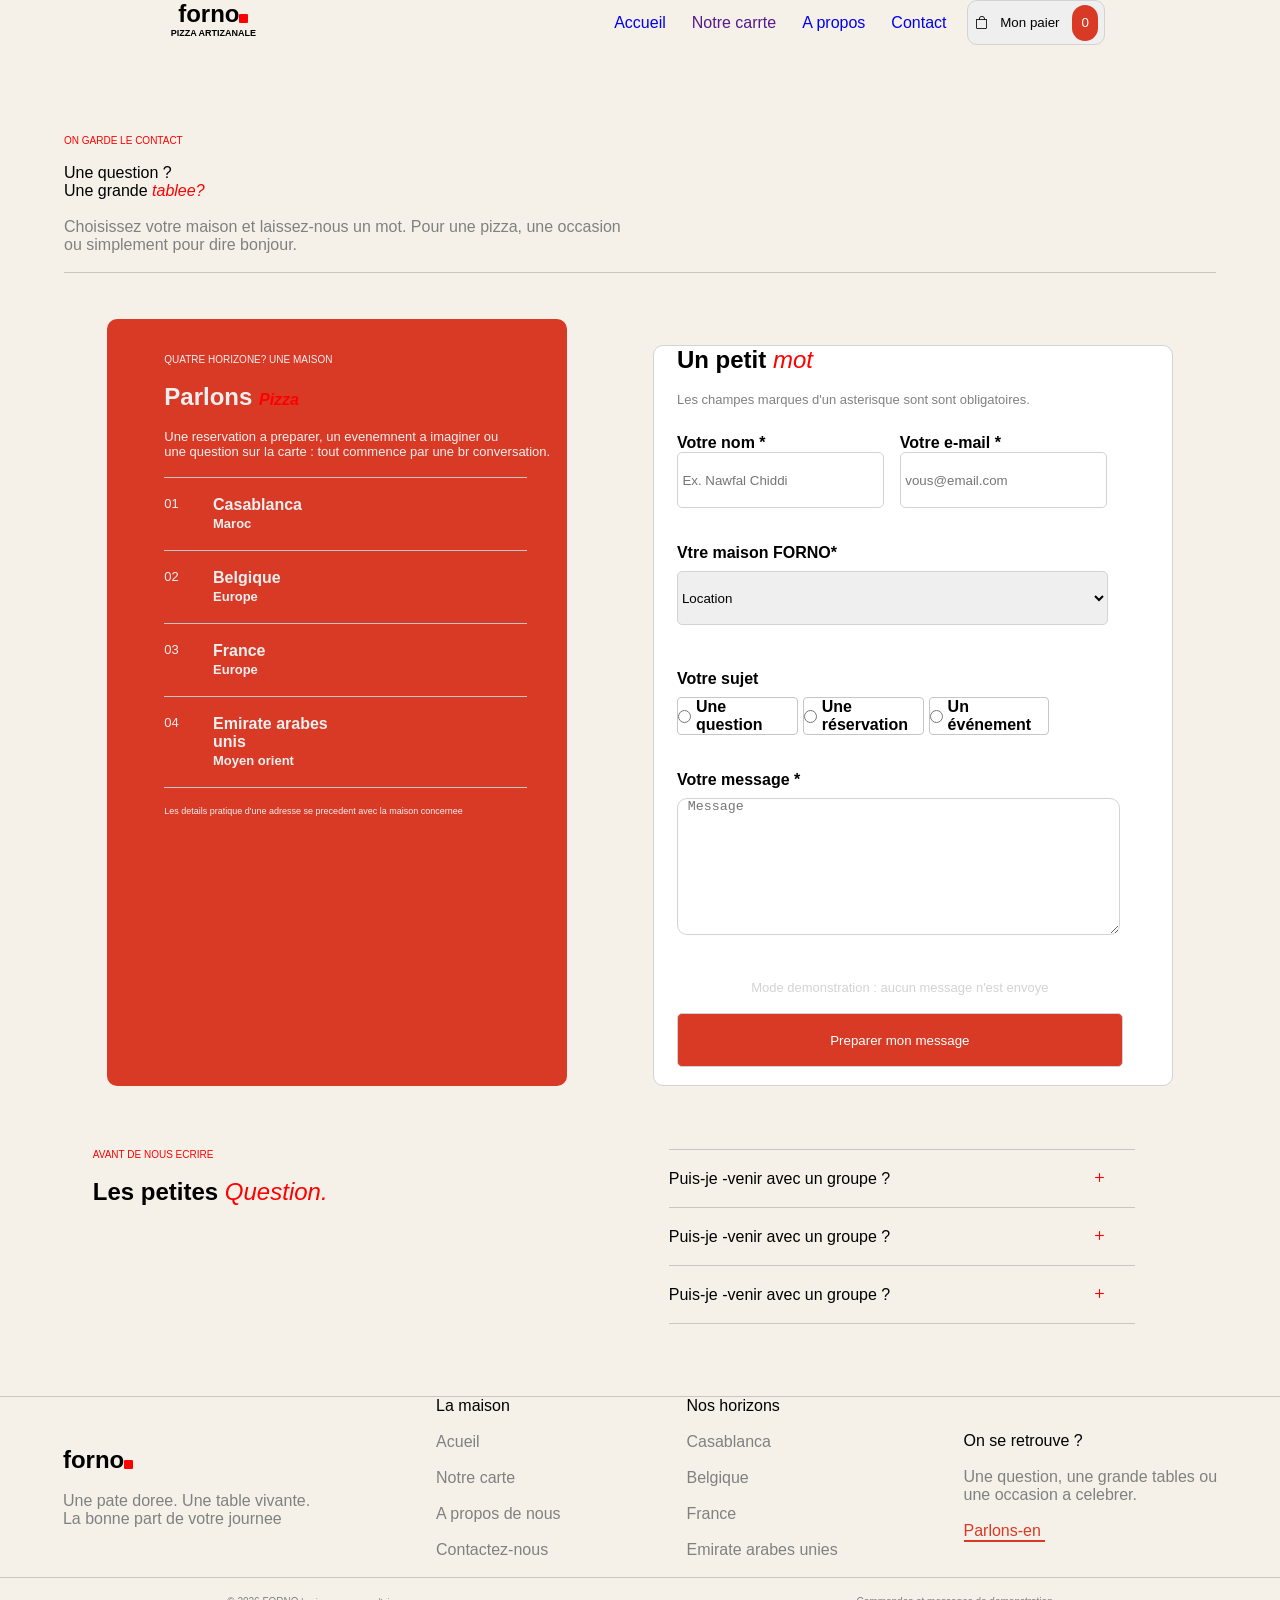
==== contact.html @ c22a830e "first commit" ====
<!DOCTYPE html>
<html lang="en">
<head>
    <meta charset="UTF-8">
    <meta name="viewport" content="width=device-width, initial-scale=1.0">
    <title>Document</title>
    <link rel="stylesheet" href="public/css/contact.css">
    <link rel="stylesheet" href="https://cdn.jsdelivr.net/npm/bootstrap-icons@1.11.3/font/bootstrap-icons.min.css">
</head>
<body>
   <header>
        <h2 class="HEADIV"><strong>forno<i class="bi bi-square-fill" style="color: red; font-size: xx-small;"></i></strong><span style="font-family: 'Segoe UI', Tahoma, Geneva, Verdana, sans-serif; font-size: xx-small;">PIZZA ARTIZANALE</span></h2>
        <nav class="navPaier">
             <input type="checkbox" id="burger-toggle">
  
 
  <label for="burger-toggle" class="burger-icon">
    <span></span>
    <span></span>
    <span></span>
  </label>
            <ul>
                <li><a href="index.html">Accueil</a></li>
                <li><a href="">Notre carrte</a> </li>
                <li><a href="about.html">A propos</a> </li>
                <li><a href="contact.html">Contact</a> </li>
            </ul>
            <button class="btnPaier"><i class="bi bi-bag" style="font-size: small;"></i>Mon paier <span class="count">0</span></button>
        </nav>
    </header>

    <main>
        <section class="conta1">
           <p style="color: red; font-size: x-small;">ON GARDE LE CONTACT </p><br>
           <p 
           >Une question ? <br> Une grande <span style="font-style: italic; color: red; font-weight: 300;">tablee?</span></p><br>
           <p style="color: grey;">Choisissez votre maison et laissez-nous un mot. Pour une pizza, une occasion <br>
        ou simplement pour dire bonjour.</p><br>
        
        </section>
        <div class="line"></div>

        <section class="conta2">

                <!--? the beginning of the location card -->
            <div class="locations">
                <p style="font-size: x-small;">QUATRE HORIZONE? UNE MAISON</p><br>
                <h1>Parlons <span style="font-style: italic; font-size: medium; color: red;">Pizza</span></h1><br>
                <p style="font-size: small;">Une reservation a preparer, un evenemnent a imaginer ou <br>
                une question sur la carte : tout commence par une br conversation. </p><br>
                <div class="line"></div><br>
                <div class="numberLocation">
                    <p  style="font-size: small;">01</p>
                    <p style="font-weight: bold;">Casablanca <br>
                        <span style="font-size: small;">Maroc</span></p>
                </div><br>
                <div class="line"></div><br>
                <div class="numberLocation">
                    <p  style="font-size: small;">02</p>
                    <p style="font-weight: bold;">Belgique  <br>
                        <span style="font-size: small;">Europe</span></p>
                </div><br>
                <div class="line"></div><br>
                <div class="numberLocation">
                    <p  style="font-size: small;">03</p>
                    <p style="font-weight: bold;">France <br>
                        <span style="font-size: small;">Europe</span></p>
                </div><br>
                <div class="line"></div><br>
                <div class="numberLocation">
                    <p  style="font-size: small;">04</p>
                    <p  style="font-weight: bold;">Emirate arabes <br> unis <br>
                        <span style="font-size: small;">Moyen orient</span></p>
                </div><br>
<div class="line"></div><br>
                <p style="font-size: xx-small;">Les details pratique d'une adresse se precedent avec la maison concernee</p><br>
                <!--? the end of the location card -->
            </div>

            <!-- ?the beginning of the contact card -->
             
                <form action="" id="theForm">
                    <div>
                        <h1>Un petit <span style="font-style: italic; font-weight: 300; color: red;">mot</span></h1><br>
<p style="font-size: small; color: grey;">Les champes marques d'un asterisque sont sont obligatoires.</p><br>

                    </div>
<div class="nomEmail">

    <div class="inptName"> 
        <label for="">Votre nom *</label><br>
        <input type="text" class="nom" id="name" placeholder="Ex. Nawfal Chiddi"><br>
        <p class="wrong"></p>

    </div>

    <div class="inptemail">
        <label for="">Votre e-mail *</label><br>
        <input type="text" class="nom" id="email" placeholder="vous@email.com"><br>
        <p class="wrong1"></p>
    </div>
   

</div><br>
<label  for="">Vtre maison FORNO*</label>
        <select name="" id="locationslct">
            <option value="select">Location</option>
            <option value="casablanca">casablanca</option>
            <option value="belgique">belgique</option>
            <option value="france">france</option>
            <option value="emirates">emirates</option>
        </select>
        <p class="wrong2"></p>
<br>
       

        <label for="">Votre sujet</label>
        <div class="boxsOfRadio">
             <div class="boxRadio">
            <input type="radio" value="question" class="inptRadio">
        <label for="">Une question</label> 
        </div>
        <div class="boxRadio">
            <input type="radio" value="reservation" class="inptRadio">
        <label for="">Une réservation</label> 
        </div>
        <div class="boxRadio">
            <input type="radio" value="evenement" class="inptRadio">
        <label for="">Un événement</label> 
        </div>
         <p class="wrong3"></p>
        </div><br>


        <label for="">Votre message *</label>
        <textarea name="" placeholder="Message" id="textmeassage"></textarea><br>
        <p class="wrong4"></p>
       <div class="divTxtBnt">
               <p style="font-size: small; color: lightgrey;">Mode demonstration : aucun message n'est envoye</p><br>
               <button class="btnRedContact" type="submit" >Preparer mon message</button>
       </div>

                    <!-- ?the end of the contact card -->
                </form>
             
        </section>

        <section class="conta3">
            <div class="conta3txt">
                <p style="color: red; font-size:x-small ;">AVANT DE NOUS ECRIRE</p><br>
                <h1>Les petites <span style="color: red; font-style: italic; font-weight: 300;">Question.</span></h1>
            </div>

            <div class="containerOfTxtIcon">
                <div class="line"></div><br>
               <div class="textSymbole"><p>Puis-je -venir avec un groupe ?</p><i class="bi bi-plus" style="color: red; font-size: large;"></i></div><br>
               <div class="line"></div><br>
                <div class="textSymbole"><p>Puis-je -venir avec un groupe ?</p><i class="bi bi-plus" style="color: red; font-size: large;"></i></div><br>
                <div class="line"></div><br>
                <div class="textSymbole"><p>Puis-je -venir avec un groupe ?</p><i class="bi bi-plus" style="color: red; font-size: large;"></i></div><br>
                <div class="line"></div><br>
            </div>
        </section>
    </main>

    <footer>
             <div class="linefooter"></div>
            <div class="div-info-fter">
                <div>
                    <h2>forno<i class="bi bi-square-fill" style="font-size: xx-small; color: red;"></i></h2><br>
                    <p style="color: grey;">Une pate doree. Une table vivante.<br>La bonne part de votre journee</p>
                </div>

                <div>
                    <p>La maison</p><br>
                    <p style="color: grey;">Acueil</p><br>
                    <p style="color: grey;">Notre carte</p><br>
                    <p style="color: grey;">A propos de nous</p><br>
                    <p style="color: grey;">Contactez-nous</p><br>
                </div>

                <div>
                    <p>Nos horizons</p><br>
                    <p style="color: grey;">Casablanca</p><br>
                    <p style="color: grey;">Belgique</p><br>
                    <p style="color: grey;">France</p><br>
                    <p style="color: grey;">Emirate arabes unies</p><br>
                </div>

                <div>
                    <p>On se retrouve ?</p><br>
                    <p style="color: grey;">Une question, une grande tables ou <br>une occasion a celebrer.</p><br>
                    <p class="bordeRedBelow">Parlons-en</p>
                </div>

            </div>
             <div class="linefooter"></div>

             <div class="lastDiv">
                             <p style="color: gray; font-size: x-small;">&copy; 2026 FORNO <span style="font-size: xx-small;">la pizza comme on l'aime</span></p>
                             <p style="color: gray; font-size: x-small;">Commendes et messages de demenstration</p>
             </div>
        
    </footer>
    <script src="js/contact.js"></script>
</body>
</html>
---- public/css/contact.css ----
*{
    padding: 0%;
    margin: 0%;
}
body{
    background-color: rgb(245, 241, 233);
    width: 100%;
    font-family: 'Segoe UI', Tahoma, Geneva, Verdana, sans-serif;
    width: 100%;
}
main{
    display: flex;
    flex-direction: column;
    align-items: center;
    justify-content: center;
    width: 100%;
}
header{
    width: 100%;
display: flex;
justify-content: center;
justify-content: space-around;

}
.HEADIV{
    display: flex;
    flex-direction: column;
    align-items: center;
}
.navPaier{
    display: flex;
    flex-direction: row;
    justify-content: center;
    align-items: center;
width: 40%;
justify-content: space-around;
}
ul{
  display: flex;
  align-items: center;
  width: 70%;
  justify-content: space-around;
  color: black;
}
li{
    list-style: none;
}
li a{
    text-decoration:none ;
    position: relative;
}
li a::after{
    content: '';
    position: absolute;
    bottom: 0;
    left: 0;
    width: 100%;
    height: 2px;

    background-color: red;
    transform: scaleX(0);

    transform-origin: bottom left ;
    transition: transform 0.3s ease-out;
}
li a:hover::after{
    transform: scaleX(1);
}
.count{
    display: flex;
align-items: center;
justify-content: center;
color: white;
    border: none;
    border-radius: 100px;
   width: 19%;
   height: 4vh;
    background-color: rgb(216, 58, 38);
}
.btnPaier{
    cursor: pointer;
    display: flex;
    align-items: center;
    width: 27%;
    height: 5vh;
    justify-content: space-around;
    border: 1px solid lightgray;
    border-radius: 10px;
}
#burger-toggle {
    display: none;
}


.burger-icon {
    display: none;
    flex-direction: column;
    justify-content: space-between;
    width: 25px;
    height: 18px;
    cursor: pointer;
}

.burger-icon span {
    display: block;
    height: 3px;
    width: 100%;
    background-color: black;
    border-radius: 2px;
}

/* the first section */
.conta1{
    width: 90%;
    margin-top: 10vh;
}
.line{
    width: 90%;
    background-color: rgb(200, 198, 198);
    height: 1px;
}

/* the second section */
.conta2{
 width: 90%; 
 display: flex;
 justify-content: center;
 justify-content: space-around;
}
.locations{
    color: rgb(239, 239, 239);
    background-color:rgb(216, 58, 38) ;
    padding-left: 5%;
    padding-top: 3%;
    margin-top: 4%;
    border-radius: 10px;
    width: 35%;
}
.numberLocation{
    display: flex;
    width: 50%;
    gap: 17%;
}

form{
    padding-bottom: 2vh;
    padding-left: 2%;
    gap: 1vh;
    border-radius: 10px;
    flex-direction: column;
    display: flex;
    width: 43%;
    margin-top: 8vh;
    border: 1px solid lightgrey;
    background-color: white;
}
.successMessage{
    padding-left: 2%;
    background-color: lightgreen;
       width: 43%;
    margin-top: 8vh;
    border: 5px solid rgb(30, 74, 59);
}
label{
    font-weight: bold;
}
.nomEmail{
    width: 100%;
    display: flex;
}
.inptName{
    width: 45%;
}
.inptemail{
    width: 45%;
}
.nom{
    /* transition: padding 0.3s ease; */
    width: 90%;
    height: 6vh;
    border-radius: 5px;
    border: 1px solid lightgrey;
    outline: none;
    padding-left: 2%;
}
option{
    background-color: bisque;
    border-radius: 10px;
    color: rgb(196, 121, 23);
}
.nom:focus{
    border: 1px solid rgb(232, 153, 153);
}
#locationslct{
    outline: none;
width: 87%;
    height: 6vh;
     border-radius: 5px;
    border: 1px solid lightgrey;
}
.boxsOfRadio{
    gap: 1%;
    display: flex;
    align-items: center;
}
.boxRadio{
    gap: 5px;
    display: flex;
    align-items: center;
    justify-content: center;
    width: 24%;
    height: 4vh;
    border-radius: 4px;
border: 1px solid rgb(200, 197, 197);
}
.boxRadio:hover{
    border: 1px solid rgb(216, 58, 38);
    background-color: bisque;
    cursor: pointer;
}
input[type="radio"]{
    accent-color: rgb(216, 58, 38);
}
#textmeassage{
border-radius: 10px;
border: 1px solid lightgrey;
outline: none;
width: 87%;
height: 15vh;
padding-left: 2%;
}
.btnRedContact{
    width: 100%;
    height: 6vh;
    border: 1px solid lightgray;
    background-color:rgb(216, 58, 38) ;
    color: white;
    border-radius: 5px;
}
.divTxtBnt{
    width: 90%;
    display: flex;
    flex-direction: column;
    justify-content: center;
    align-items: center;
}
/* the third container */
.conta3{
    width: 90%;
    display: flex;
    justify-content: center;
    justify-content: space-around;
    margin-top: 7vh;
}
.conta3txt{
    width: 45%;
}
.textSymbole{
    display: flex;
    justify-content: space-between;
    align-items: center;
    width: 85%;
}
.containerOfTxtIcon{
    width: 45%;
}

/* the footer */
footer{
    width: 100%;
    margin-top: 6vh;
}
.firstDivOfFooter{
margin-bottom: 5vh;
    width: 100%;
display: flex;
justify-content: space-around;
align-items: center;
}
.btnFter{
 height: 6vh;
    width: 10%;
    background-color: white;
    border: 1px solid black;
    border-radius: 5px;
    display: flex;
    align-items: center;
    justify-content: center;
}
.btnFter:hover{
    cursor: pointer;
      border: 1px solid rgb(255, 217, 0);
    background-color: rgb(168, 171, 173);
    color: rgb(255, 234, 0);
     transform: translateY(-5px);
  box-shadow: 0 10px 15px rgba(255, 71, 87, 0.3);
}
.div-info-fter{
display: flex;
align-items: center;
justify-content: space-around;
width: 100%;
}
.linefooter{
  width: 100%;
    background-color: rgb(200, 198, 198);
    height: 1px;
}
.bordeRedBelow{
    cursor: pointer;
       cursor: pointer;
    width: 32%;
    border-bottom: 2px solid rgb(216, 58, 38);
    color: rgb(216, 58, 38);
}
.lastDiv{
    margin-top: 2vh;
    margin-bottom: 2vh;
display: flex;
justify-content: space-around;
align-items: center;
}

@media (max-width:426px) and (min-width:320px){
 .navPaier {
        width: auto; 
        gap: 15px;
    }

    .burger-icon {
        display: flex;
    }

    ul {
        display: none;
        flex-direction: column;
        position: absolute;
        top: 70px; 
        right: 20px;
        background-color: white;
        width: 200px;
        padding: 15px;
        border: 1px solid lightgray;
        border-radius: 8px;
        box-shadow: 0 4px 10px rgba(0,0,0,0.1);
        z-index: 100;
        align-items: flex-start;
        gap: 15px;
    }

    li {
        width: 100%;
    }

    .btnPaier {
        width: 130px; 
    }

    #burger-toggle:checked ~ ul {
        display: flex;
    }

    /* the second container */
    .conta2{
        justify-content: center;
        align-items: center;
       flex-direction: column;
}
.locations{
    width: 90%;
}
form{
    padding-left: 4%;
    padding-top: 5vh;
    width: 98%;
}
.boxRadio{
    width: 30%;
    font-size: small;
}

/* the third section */
.conta3{
    flex-direction: column;
    justify-content: center;
    align-items: center;
    gap: 4vh;
}
.containerOfTxtIcon{
    display: flex;
    justify-content: center;
    flex-direction: column;
    align-items: center;
    width: 90%;
}
.textSymbole{
    width: 90%;
}



    /* the footer */
    .firstDivOfFooter{
    height: 30vh;
flex-direction: column;
}
.btnFter{
width: 30%;
}
.div-info-fter{
flex-direction: column;
height: 167vh;
}
.bordeRedBelow{
    cursor: pointer;
       cursor: pointer;
    width: 34%;
    border-bottom: 2px solid rgb(216, 58, 38);
    color: rgb(216, 58, 38);
}

}


@media (max-width:769px) and (min-width:426px){
 .navPaier {
        width: auto; 
        gap: 15px;
    }

    .burger-icon {
        display: flex;
    }

    ul {
        display: none;
        flex-direction: column;
        position: absolute;
        top: 70px; 
        right: 20px;
        background-color: white;
        width: 200px;
        padding: 15px;
        border: 1px solid lightgray;
        border-radius: 8px;
        box-shadow: 0 4px 10px rgba(0,0,0,0.1);
        z-index: 100;
        align-items: flex-start;
        gap: 15px;
    }

    li {
        width: 100%;
    }

    .btnPaier {
        width: 130px; 
    }

    #burger-toggle:checked ~ ul {
        display: flex;
    }

    /* the second container */
    .conta2{
        justify-content: center;
        align-items: center;
       flex-direction: column;
}
.locations{
    width: 90%;
}
form{
    padding-left: 4%;
    padding-top: 5vh;
    width: 90%;
}
.boxRadio{
    width: 20%;
    font-size: small;
}

/* the third section */
.conta3{
    flex-direction: column;
    justify-content: center;
    align-items: center;
    gap: 4vh;
}
.containerOfTxtIcon{
    display: flex;
    justify-content: center;
    flex-direction: column;
    align-items: center;
    width: 90%;
}
.textSymbole{
    width: 90%;
}


/* the footer */

.firstDivOfFooter{
    height: 30vh;
}
.btnFter{
width: 25%;
}
.div-info-fter{
flex-direction: column;
height: 145vh;
}
.bordeRedBelow{
    cursor: pointer;
       cursor: pointer;
    width: 34%;
    border-bottom: 2px solid rgb(216, 58, 38);
    color: rgb(216, 58, 38);
}

}
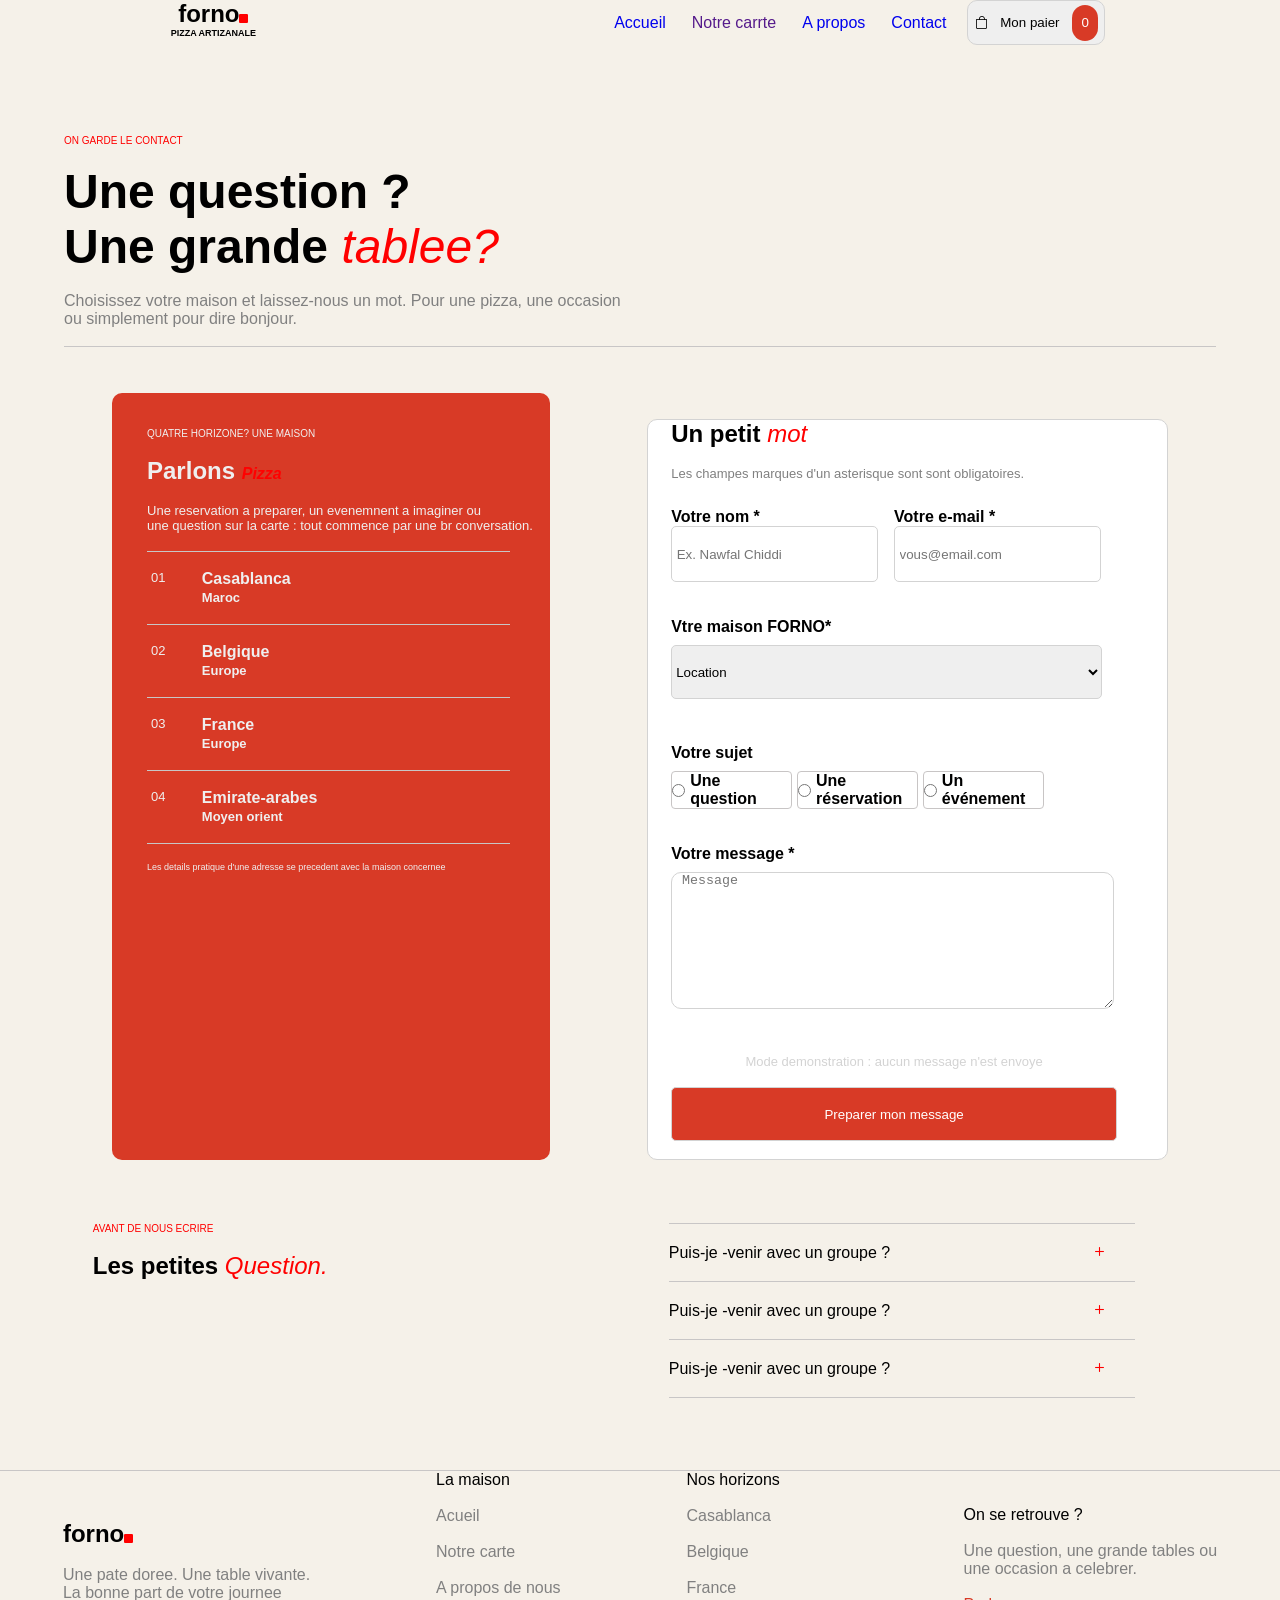
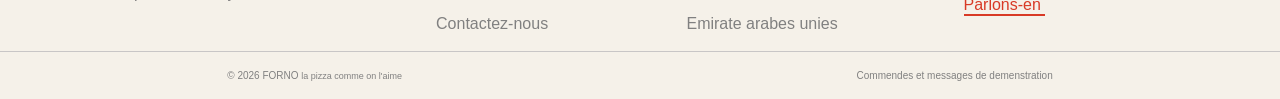
==== commit f8a39b47: "hero-section spacing" ====
--- a/contact.html
+++ b/contact.html
@@ -32,8 +32,7 @@
     <main>
         <section class="conta1">
            <p style="color: red; font-size: x-small;">ON GARDE LE CONTACT </p><br>
-           <p 
-           >Une question ? <br> Une grande <span style="font-style: italic; color: red; font-weight: 300;">tablee?</span></p><br>
+           <p style="font-size: 300%; font-weight: 600;">Une question ? <br> Une grande <span style="font-style: italic; color: red; font-weight: 300;">tablee?</span></p><br>
            <p style="color: grey;">Choisissez votre maison et laissez-nous un mot. Pour une pizza, une occasion <br>
         ou simplement pour dire bonjour.</p><br>
         
@@ -51,25 +50,25 @@
                 <div class="line"></div><br>
                 <div class="numberLocation">
                     <p  style="font-size: small;">01</p>
-                    <p style="font-weight: bold;">Casablanca <br>
+                    <p style="font-weight: bold;" class="ploction">Casablanca<br>
                         <span style="font-size: small;">Maroc</span></p>
                 </div><br>
                 <div class="line"></div><br>
                 <div class="numberLocation">
                     <p  style="font-size: small;">02</p>
-                    <p style="font-weight: bold;">Belgique  <br>
+                    <p style="font-weight: bold;" class="ploction">Belgique  <br>
                         <span style="font-size: small;">Europe</span></p>
                 </div><br>
                 <div class="line"></div><br>
                 <div class="numberLocation">
                     <p  style="font-size: small;">03</p>
-                    <p style="font-weight: bold;">France <br>
+                    <p style="font-weight: bold;" class="ploction">France <br>
                         <span style="font-size: small;">Europe</span></p>
                 </div><br>
                 <div class="line"></div><br>
                 <div class="numberLocation">
                     <p  style="font-size: small;">04</p>
-                    <p  style="font-weight: bold;">Emirate arabes <br> unis <br>
+                    <p  style="font-weight: bold;" class="ploction">Emirate-arabes <br>
                         <span style="font-size: small;">Moyen orient</span></p>
                 </div><br>
 <div class="line"></div><br>
@@ -105,10 +104,10 @@
 <label  for="">Vtre maison FORNO*</label>
         <select name="" id="locationslct">
             <option value="select">Location</option>
-            <option value="casablanca">casablanca</option>
-            <option value="belgique">belgique</option>
-            <option value="france">france</option>
-            <option value="emirates">emirates</option>
+            <option value="Casablanca">casablanca</option>
+            <option value="Belgique">belgique</option>
+            <option value="France">france</option>
+            <option value="Emirate-arabes">emirates</option>
         </select>
         <p class="wrong2"></p>
 <br>
--- a/public/css/contact.css
+++ b/public/css/contact.css
@@ -130,7 +130,7 @@
 .locations{
     color: rgb(239, 239, 239);
     background-color:rgb(216, 58, 38) ;
-    padding-left: 5%;
+    padding-left: 3%;
     padding-top: 3%;
     margin-top: 4%;
     border-radius: 10px;
@@ -138,8 +138,15 @@
 }
 .numberLocation{
     display: flex;
-    width: 50%;
-    gap: 17%;
+    width: 90%;
+    padding-left: 1%;
+    gap: 10%;
+}
+.numberLocation:hover{
+    cursor: pointer;
+    background-color: rgb(241, 85, 85);
+    color: grey;
+    border-radius: 5%;
 }
 
 form{
